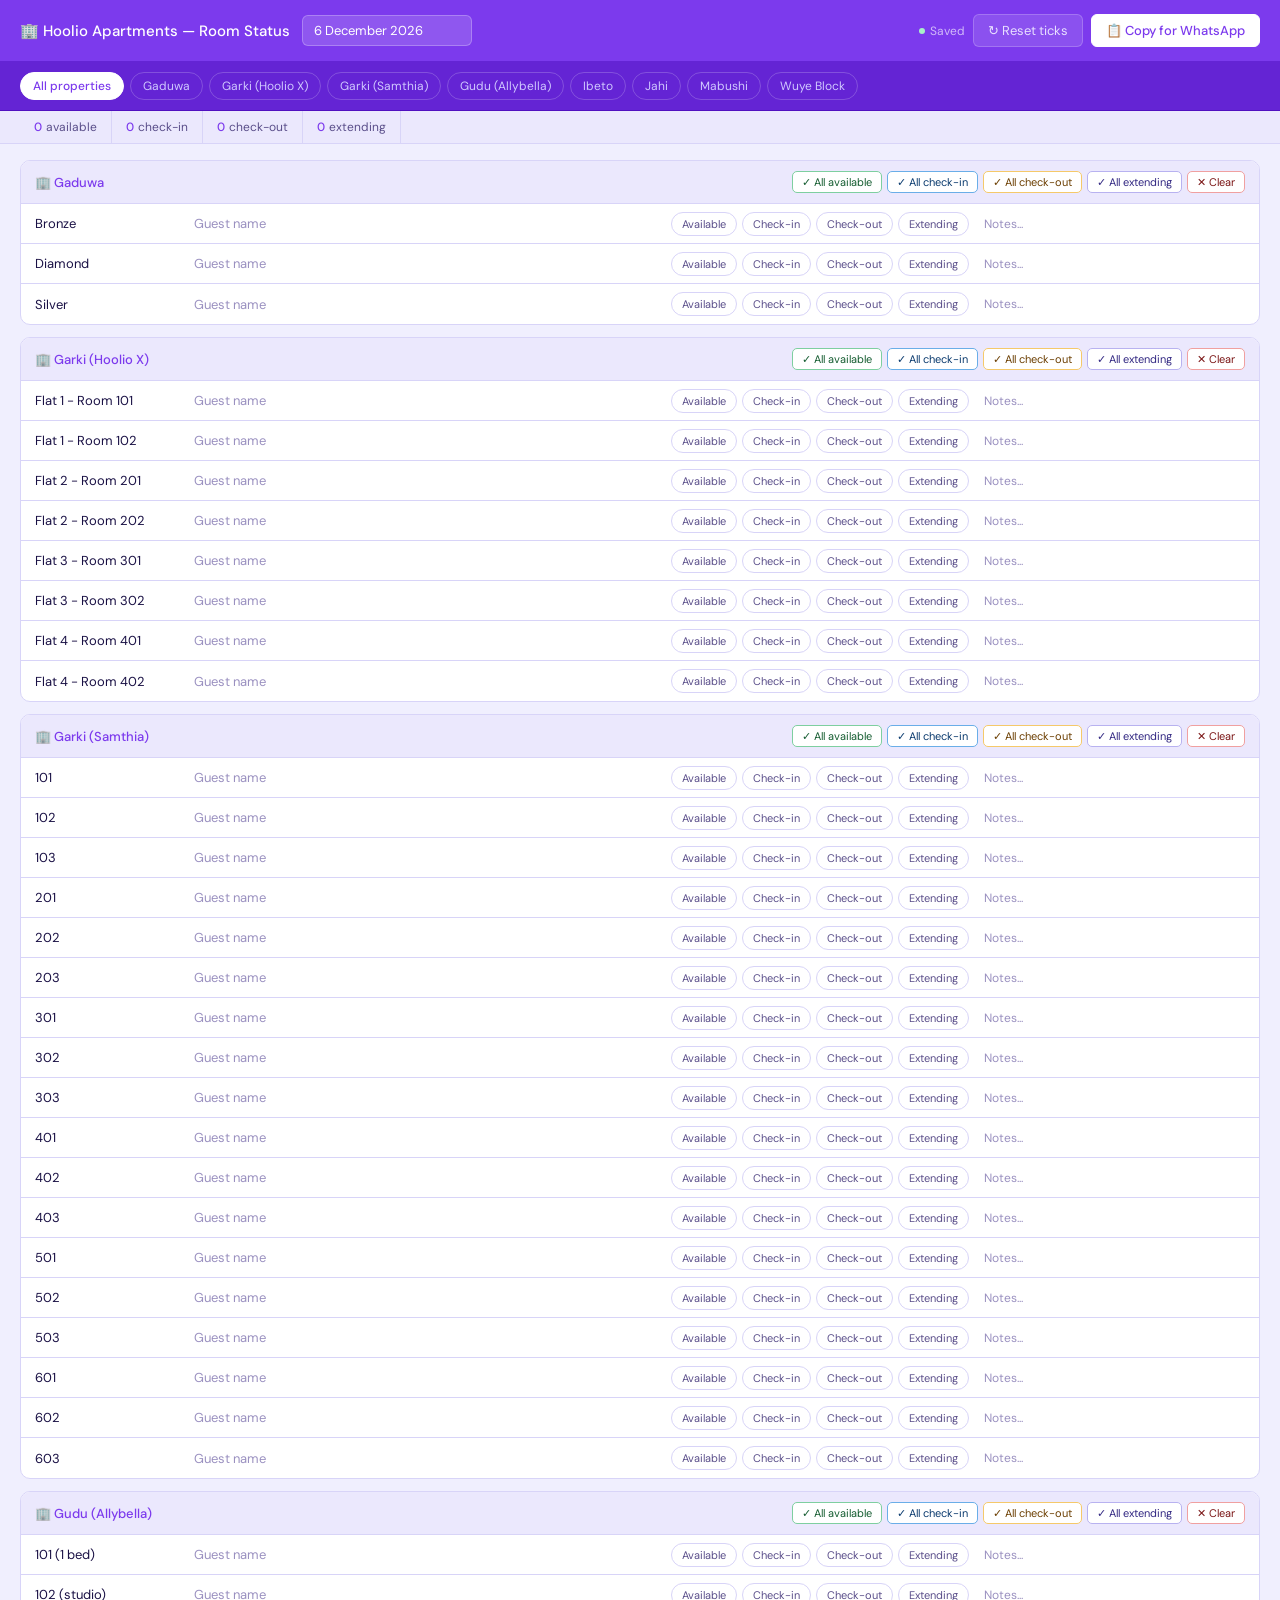
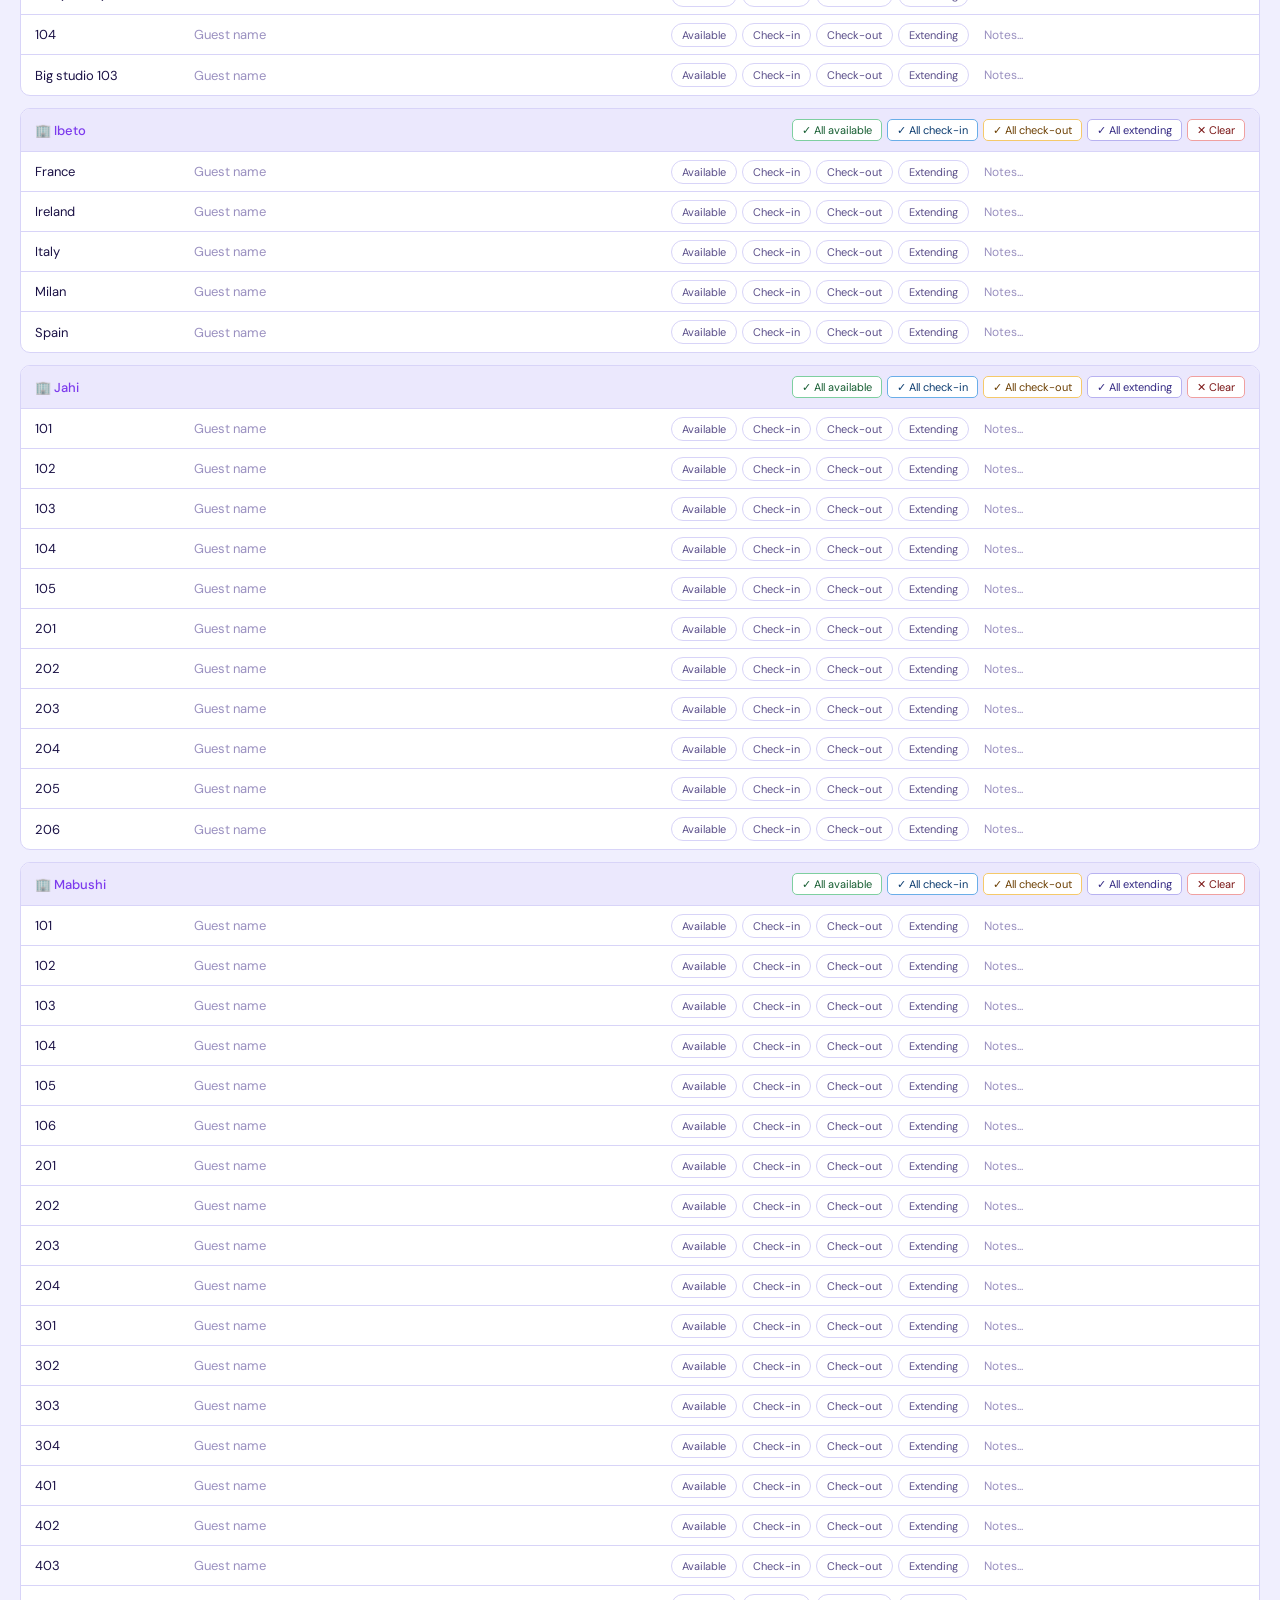
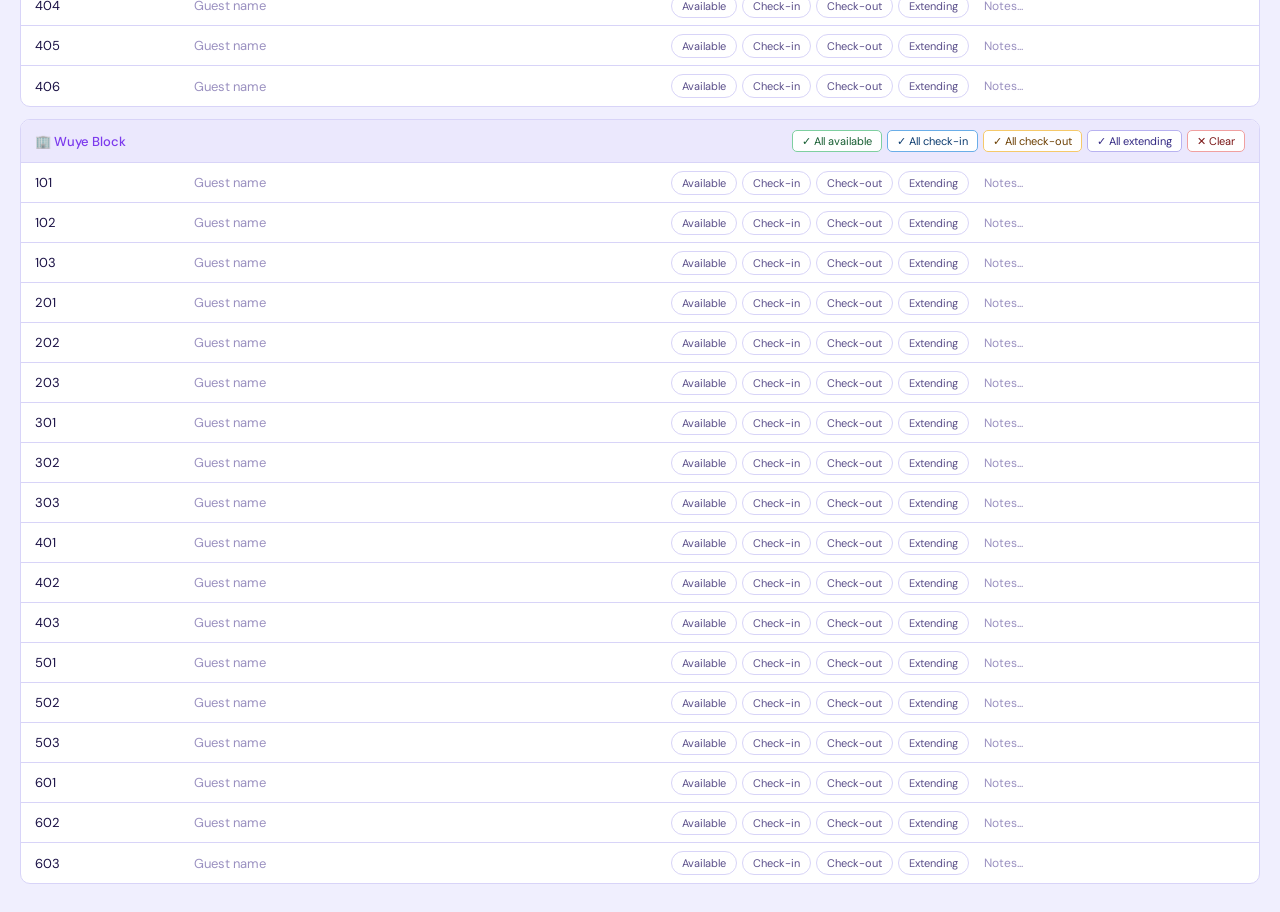
==== room_checklist..Main.html @ b8e28b52 "Initial room checklist" ====
<!DOCTYPE html>
<html lang="en">
<head>
<meta charset="UTF-8">
<meta name="viewport" content="width=device-width, initial-scale=1.0">
<meta name="apple-mobile-web-app-capable" content="yes">
<meta name="apple-mobile-web-app-status-bar-style" content="default">
<meta name="apple-mobile-web-app-title" content="Hoolio Apartments">
<title>Hoolio Apartments — Room Status</title>
<link rel="preconnect" href="https://fonts.googleapis.com">
<link href="https://fonts.googleapis.com/css2?family=DM+Sans:wght@400;500&family=DM+Mono&display=swap" rel="stylesheet">
<style>
  *, *::before, *::after { box-sizing: border-box; margin: 0; padding: 0; }

  :root {
    --bg: #f0effe;
    --surface: #ffffff;
    --border: #d8d4f8;
    --border-strong: #b0a8f0;
    --text: #1a1145;
    --text-muted: #5a4e8a;
    --text-faint: #9a90c0;
    --green-bg: #e4f5ec; --green-border: #7ecfa0; --green-text: #145c30;
    --blue-bg: #dceeff; --blue-border: #6aaee8; --blue-text: #0a3a6e;
    --amber-bg: #fdf0d8; --amber-border: #f5c96a; --amber-text: #6b3e00;
    --purple-bg: #eeedfe; --purple-border: #b8b2f0; --purple-text: #322882;
    --red-bg: #fdeaea; --red-border: #f0a0a0; --red-text: #7a1515;
    --primary: #7c3aed;
    --primary-dark: #6424d4;
    --primary-light: #8b5cf6;
    --radius: 10px; --radius-sm: 6px;
  }

  body {
    font-family: 'DM Sans', sans-serif;
    background: var(--bg);
    color: var(--text);
    font-size: 14px;
    min-height: 100vh;
  }

  header {
    background: var(--primary);
    border-bottom: 1px solid var(--primary-dark);
    padding: 14px 20px;
    display: flex;
    align-items: center;
    justify-content: space-between;
    gap: 12px;
    flex-wrap: wrap;
    position: sticky;
    top: 0;
    z-index: 100;
  }

  .header-left { display: flex; align-items: center; gap: 12px; flex-wrap: wrap; }
  .app-title { font-size: 15px; font-weight: 500; color: #ffffff; }
  .date-input {
    font-family: 'DM Sans', sans-serif;
    font-size: 13px;
    padding: 6px 11px;
    border-radius: var(--radius-sm);
    border: 1px solid rgba(255,255,255,0.25);
    background: rgba(255,255,255,0.15);
    color: #ffffff;
    width: 170px;
  }
  .date-input::placeholder { color: rgba(255,255,255,0.55); }
  .date-input:focus { outline: none; border-color: rgba(255,255,255,0.5); }

  .header-right { display: flex; gap: 8px; align-items: center; }

  button {
    font-family: 'DM Sans', sans-serif;
    cursor: pointer;
    border-radius: var(--radius-sm);
    font-size: 13px;
    padding: 7px 14px;
    border: 1px solid var(--border);
    background: var(--surface);
    color: var(--text);
    transition: background 0.12s;
  }
  button:hover { background: var(--bg); }

  .btn-copy { background: #ffffff; border-color: #ffffff; color: var(--primary); font-weight: 500; }
  .btn-copy:hover { background: #f0effe; }
  .btn-reset { background: rgba(255,255,255,0.12); border-color: rgba(255,255,255,0.2); color: #e8e0ff; }
  .btn-reset:hover { background: rgba(255,255,255,0.22); }

  .save-indicator {
    font-size: 12px;
    color: rgba(255,255,255,0.65);
    display: flex;
    align-items: center;
    gap: 5px;
  }
  .save-dot { width: 6px; height: 6px; border-radius: 50%; background: #a8f0c8; }

  .filter-bar {
    display: flex;
    gap: 6px;
    padding: 10px 20px;
    overflow-x: auto;
    background: var(--primary-dark);
    border-bottom: 1px solid #5010c0;
    -webkit-overflow-scrolling: touch;
  }
  .filter-bar::-webkit-scrollbar { display: none; }

  .pf-btn {
    font-size: 12px;
    padding: 5px 12px;
    border-radius: 20px;
    border: 1px solid rgba(255,255,255,0.2);
    background: transparent;
    color: #d0c8ff;
    white-space: nowrap;
  }
  .pf-btn.active {
    background: #ffffff;
    border-color: #ffffff;
    color: var(--primary);
    font-weight: 500;
  }
  .pf-btn:hover { background: rgba(255,255,255,0.15); color: #fff; }

  .stats-bar {
    display: flex;
    gap: 0;
    padding: 0 20px;
    border-bottom: 1px solid var(--border);
    background: #ebe8fd;
    overflow-x: auto;
  }
  .stat-pill {
    font-size: 12px;
    padding: 8px 14px;
    color: var(--text-muted);
    border-right: 1px solid var(--border);
    white-space: nowrap;
  }
  .stat-pill span { font-weight: 500; color: var(--primary); margin-right: 4px; }

  .main { padding: 16px 20px; max-width: 100%; }

  .prop-block {
    background: var(--surface);
    border: 1px solid var(--border);
    border-radius: var(--radius);
    margin-bottom: 12px;
    overflow: hidden;
  }

  .prop-header {
    display: flex;
    align-items: center;
    justify-content: space-between;
    padding: 10px 14px;
    border-bottom: 1px solid var(--border);
    background: #ebe8fd;
    gap: 8px;
  }
  .prop-name { font-size: 13px; font-weight: 500; color: var(--primary); }
  .prop-actions { display: flex; gap: 5px; flex-wrap: wrap; }
  .mini-btn {
    font-size: 11px;
    padding: 3px 9px;
    border-radius: 5px;
    border: 1px solid var(--border);
    background: var(--surface);
    color: var(--text-muted);
  }
  .mini-btn:hover { background: var(--border); }
  .mini-btn.mb-avail { border-color: var(--green-border); color: var(--green-text); }
  .mini-btn.mb-avail:hover { background: var(--green-bg); }
  .mini-btn.mb-cin   { border-color: var(--blue-border);  color: var(--blue-text); }
  .mini-btn.mb-cin:hover   { background: var(--blue-bg); }
  .mini-btn.mb-cout  { border-color: var(--amber-border); color: var(--amber-text); }
  .mini-btn.mb-cout:hover  { background: var(--amber-bg); }
  .mini-btn.mb-ext   { border-color: var(--purple-border); color: var(--purple-text); }
  .mini-btn.mb-ext:hover   { background: var(--purple-bg); }
  .mini-btn.mb-clear { border-color: var(--red-border); color: var(--red-text); }
  .mini-btn.mb-clear:hover { background: var(--red-bg); }

  .unit-row {
    display: grid;
    grid-template-columns: 150px 1fr auto auto auto auto 140px;
    align-items: center;
    gap: 0;
    border-bottom: 1px solid var(--border);
    padding: 5px 14px;
    min-height: 40px;
  }
  .unit-row:last-child { border-bottom: none; }
  .unit-row:hover { background: #f5f2ff; }

  .unit-label { font-size: 13px; color: var(--text); padding-right: 8px; }

  .guest-input {
    font-family: 'DM Sans', sans-serif;
    font-size: 13px;
    padding: 4px 8px;
    border: 1px solid transparent;
    border-radius: var(--radius-sm);
    background: transparent;
    color: var(--text);
    width: 100%;
  }
  .guest-input:focus { border-color: var(--border-strong); background: var(--surface); outline: none; }
  .guest-input::placeholder { color: var(--text-faint); }

  .chips { display: flex; gap: 5px; padding: 0 6px; }

  .chip {
    font-size: 11px;
    padding: 4px 10px;
    border-radius: 20px;
    border: 1px solid var(--border);
    background: transparent;
    color: var(--text-muted);
    cursor: pointer;
    white-space: nowrap;
    transition: all 0.1s;
    font-family: 'DM Sans', sans-serif;
  }
  .chip:hover { border-color: var(--border-strong); }
  .chip.on-avail { background: var(--green-bg); border-color: var(--green-border); color: var(--green-text); font-weight: 500; }
  .chip.on-cin   { background: var(--blue-bg);   border-color: var(--blue-border);   color: var(--blue-text);   font-weight: 500; }
  .chip.on-cout  { background: var(--amber-bg);  border-color: var(--amber-border);  color: var(--amber-text);  font-weight: 500; }
  .chip.on-ext   { background: var(--purple-bg); border-color: var(--purple-border); color: var(--purple-text); font-weight: 500; }

  .notes-input {
    font-family: 'DM Sans', sans-serif;
    font-size: 12px;
    padding: 4px 8px;
    border: 1px solid transparent;
    border-radius: var(--radius-sm);
    background: transparent;
    color: var(--text-muted);
    width: 100%;
  }
  .notes-input:focus { border-color: var(--border-strong); background: var(--surface); outline: none; color: var(--text); }
  .notes-input::placeholder { color: var(--text-faint); }

  /* Mobile layout */
  @media (max-width: 640px) {
    .unit-row {
      grid-template-columns: 1fr;
      gap: 6px;
      padding: 10px 14px;
    }
    .chips { padding: 0; flex-wrap: wrap; }
    .guest-input, .notes-input { background: var(--bg); border-color: var(--border); }
  }

  /* Preview panel */
  .preview-panel {
    background: var(--surface);
    border: 1px solid var(--border);
    border-radius: var(--radius);
    margin: 0 20px 16px;
    overflow: hidden;
    display: none;
  }
  .preview-header {
    display: flex;
    align-items: center;
    justify-content: space-between;
    padding: 10px 14px;
    border-bottom: 1px solid var(--border);
    background: var(--primary);
  }
  .preview-header span { font-size: 13px; font-weight: 500; color: #ffffff; }
  .preview-body {
    padding: 14px;
    font-family: 'DM Mono', monospace;
    font-size: 12px;
    line-height: 1.7;
    white-space: pre-wrap;
    color: var(--text);
    max-height: 400px;
    overflow-y: auto;
  }
  .preview-footer {
    padding: 10px 14px;
    border-top: 1px solid var(--border);
    display: flex;
    align-items: center;
    gap: 10px;
  }
  .copied-msg { font-size: 12px; color: var(--primary); display: none; }
</style>
</head>
<body>

<header>
  <div class="header-left">
    <span class="app-title">&#127970; Hoolio Apartments &mdash; Room Status</span>
    <input type="text" class="date-input" id="rep-date" placeholder="Date e.g. 3 June 2026">
  </div>
  <div class="header-right">
    <div class="save-indicator"><div class="save-dot"></div><span id="save-label">Saved</span></div>
    <button class="btn-reset" onclick="resetAll()">&#8635; Reset ticks</button>
    <button class="btn-copy" onclick="generatePreview()">&#128203; Copy for WhatsApp</button>
  </div>
</header>

<div class="filter-bar" id="filter-bar"></div>

<div class="stats-bar" id="stats-bar"></div>

<div class="main" id="main"></div>

<div class="preview-panel" id="preview-panel">
  <div class="preview-header">
    <span>&#128241; WhatsApp message preview</span>
    <button onclick="document.getElementById('preview-panel').style.display='none'" style="background:transparent;border:none;font-size:18px;color:#ffffff;padding:0;cursor:pointer">&#215;</button>
  </div>
  <div class="preview-body" id="preview-body"></div>
  <div class="preview-footer">
    <button class="btn-copy" onclick="copyText()" style="background:var(--primary);border-color:var(--primary-dark);color:#fff;">&#128203; Copy to clipboard</button>
    <span class="copied-msg" id="copied-msg">&#10003; Copied to clipboard!</span>
  </div>
</div>

<script>
const PROPS = [
  {key:"gaduwa", name:"Gaduwa", units:["Bronze","Diamond","Silver"]},

  {key:"garki_hoolio", name:"Garki (Hoolio X)", units:[
    "Flat 1 - Room 101","Flat 1 - Room 102",
    "Flat 2 - Room 201","Flat 2 - Room 202",
    "Flat 3 - Room 301","Flat 3 - Room 302",
    "Flat 4 - Room 401","Flat 4 - Room 402"
  ]},
  {key:"garki_samthia", name:"Garki (Samthia)", units:[
    "101","102","103","201","202","203","301","302","303",
    "401","402","403","501","502","503","601","602","603"
  ]},
  {key:"gudu", name:"Gudu (Allybella)", units:[
    "101 (1 bed)","102 (studio)","104","Big studio 103"
  ]},
  {key:"ibeto", name:"Ibeto", units:["France","Ireland","Italy","Milan","Spain"]},
  {key:"jahi", name:"Jahi", units:[
    "101","102","103","104","105",
    "201","202","203","204","205","206"
  ]},
  {key:"mabushi", name:"Mabushi", units:[
    "101","102","103","104","105","106",
    "201","202","203","204",
    "301","302","303","304",
    "401","402","403","404","405","406"
  ]},
  {key:"wuye", name:"Wuye Block", units:[
    "101","102","103","201","202","203","301","302","303",
    "401","402","403","501","502","503","601","602","603"
  ]},
];

const STORAGE_KEY = "room_checklist_v1";
let state = {};
let activeFilter = "all";

function defaultState() {
  const s = {};
  PROPS.forEach(p => p.units.forEach(u => {
    s[p.key+"||"+u] = {guest:"", avail:false, cin:false, cout:false, ext:false, notes:""};
  }));
  return s;
}

function loadState() {
  try {
    const saved = localStorage.getItem(STORAGE_KEY);
    if (saved) {
      const parsed = JSON.parse(saved);
      state = defaultState();
      Object.keys(parsed.state||{}).forEach(k => { if(state[k]) state[k] = {...state[k], ...parsed.state[k]}; });
      // Do NOT restore saved date — always use today's date (handled after load)
    } else {
      state = defaultState();
    }
  } catch(e) { state = defaultState(); }
}

function saveState() {
  try {
    localStorage.setItem(STORAGE_KEY, JSON.stringify({
      state
    }));
    document.getElementById("save-label").textContent = "Saved " + new Date().toLocaleTimeString([],{hour:'2-digit',minute:'2-digit'});
  } catch(e) {}
}

function toggle(key, field) {
  const s = state[key]; if(!s) return;
  s[field] = !s[field];
  saveState();
  renderMain();
  updateStats();
}

function setGuest(key, val) { if(state[key]) { state[key].guest=val; saveState(); updateStats(); } }
function setNotes(key, val) { if(state[key]) { state[key].notes=val; saveState(); } }

function tickAll(propKey, field) {
  const p = PROPS.find(x=>x.key===propKey); if(!p) return;
  p.units.forEach(u => {
    const s = state[propKey+"||"+u];
    s.avail=false; s.cin=false; s.cout=false; s.ext=false; s[field]=true;
  });
  saveState(); renderMain(); updateStats();
}

function clearProp(propKey) {
  const p = PROPS.find(x=>x.key===propKey); if(!p) return;
  p.units.forEach(u => {
    const s = state[propKey+"||"+u];
    s.avail=false; s.cin=false; s.cout=false; s.ext=false; s.guest=""; s.notes="";
  });
  saveState(); renderMain(); updateStats();
}

function resetAll() {
  if(!confirm("Reset everything? All ticks, guest names and notes will be cleared.")) return;
  Object.values(state).forEach(s=>{ s.avail=false; s.cin=false; s.cout=false; s.ext=false; s.guest=""; s.notes=""; });
  saveState(); renderMain(); updateStats();
  document.getElementById("preview-panel").style.display="none";
}

function chipClass(field) {
  return {avail:"on-avail",cin:"on-cin",cout:"on-cout",ext:"on-ext"}[field]||"";
}

function buildUnitRow(p, u) {
  const key = p.key+"||"+u;
  const s = state[key];
  const ac = s.avail ? " on-avail":"";
  const cc = s.cin   ? " on-cin":"";
  const oc = s.cout  ? " on-cout":"";
  const ec = s.ext   ? " on-ext":"";
  return `<div class="unit-row">
    <span class="unit-label">${u}</span>
    <input class="guest-input" type="text" placeholder="Guest name" value="${s.guest.replace(/"/g,'&quot;')}"
      onchange="setGuest('${key}',this.value)">
    <div class="chips">
      <button class="chip${ac}" onclick="toggle('${key}','avail')">Available</button>
      <button class="chip${cc}" onclick="toggle('${key}','cin')">Check-in</button>
      <button class="chip${oc}" onclick="toggle('${key}','cout')">Check-out</button>
      <button class="chip${ec}" onclick="toggle('${key}','ext')">Extending</button>
    </div>
    <input class="notes-input" type="text" placeholder="Notes..." value="${s.notes.replace(/"/g,'&quot;')}"
      onchange="setNotes('${key}',this.value)" style="width:130px">
  </div>`;
}

function renderMain() {
  const props = activeFilter==="all" ? PROPS : PROPS.filter(p=>p.key===activeFilter);
  document.getElementById("main").innerHTML = props.map(p => `
    <div class="prop-block">
      <div class="prop-header">
        <span class="prop-name">&#127970; ${p.name}</span>
        <div class="prop-actions">
          <button class="mini-btn mb-avail" onclick="tickAll('${p.key}','avail')">✓ All available</button>
          <button class="mini-btn mb-cin"   onclick="tickAll('${p.key}','cin')">✓ All check-in</button>
          <button class="mini-btn mb-cout"  onclick="tickAll('${p.key}','cout')">✓ All check-out</button>
          <button class="mini-btn mb-ext"   onclick="tickAll('${p.key}','ext')">✓ All extending</button>
          <button class="mini-btn mb-clear" onclick="clearProp('${p.key}')">✕ Clear</button>
        </div>
      </div>
      ${p.units.map(u=>buildUnitRow(p,u)).join("")}
    </div>
  `).join("");
}

function renderFilterBar() {
  const btns = [`<button class="pf-btn active" onclick="setFilter('all',this)">All properties</button>`];
  PROPS.forEach(p => btns.push(`<button class="pf-btn" onclick="setFilter('${p.key}',this)">${p.name}</button>`));
  document.getElementById("filter-bar").innerHTML = btns.join("");
}

function setFilter(key, btn) {
  activeFilter = key;
  document.querySelectorAll(".pf-btn").forEach(b=>b.classList.remove("active"));
  btn.classList.add("active");
  renderMain();
}

function updateStats() {
  const vals = Object.values(state);
  const a=vals.filter(s=>s.avail).length;
  const ci=vals.filter(s=>s.cin).length;
  const co=vals.filter(s=>s.cout).length;
  const ex=vals.filter(s=>s.ext).length;
  document.getElementById("stats-bar").innerHTML = `
    <div class="stat-pill"><span>${a}</span>available</div>
    <div class="stat-pill"><span>${ci}</span>check-in</div>
    <div class="stat-pill"><span>${co}</span>check-out</div>
    <div class="stat-pill"><span>${ex}</span>extending</div>
  `;
}

function generatePreview() {
  const date = document.getElementById("rep-date").value ||
    new Date().toLocaleDateString("en-GB",{day:"numeric",month:"long",year:"numeric"});
  let lines = ["*HOOLIO APARTMENTS — ROOM STATUS REPORT*", "Date: "+date];

  PROPS.forEach(p => {
    const avail=[], cin=[], cout=[], ext=[];
    p.units.forEach(u => {
      const s = state[p.key+"||"+u];
      const label = u + (s.guest?" — "+s.guest:"") + (s.notes?" ("+s.notes+")":"");
      if(s.avail) avail.push(label);
      if(s.cin)   cin.push(label);
      if(s.cout)  cout.push(label);
      if(s.ext)   ext.push(label);
    });
    if(!avail.length && !cin.length && !cout.length && !ext.length) return;
    lines.push("", "📍 *"+p.name+"*");
    if(avail.length){ lines.push("🟢 Available"); avail.forEach(x=>lines.push("  • "+x)); }
    if(cin.length)  { lines.push("🔵 Check-in");  cin.forEach(x=>lines.push("  • "+x)); }
    if(cout.length) { lines.push("🟡 Check-out"); cout.forEach(x=>lines.push("  • "+x)); }
    if(ext.length)  { lines.push("🟣 Extending"); ext.forEach(x=>lines.push("  • "+x)); }
  });

  document.getElementById("preview-body").textContent = lines.join("\n");
  const panel = document.getElementById("preview-panel");
  panel.style.display = "block";
  panel.scrollIntoView({behavior:"smooth", block:"start"});
  document.getElementById("copied-msg").style.display="none";
}

function copyText() {
  const text = document.getElementById("preview-body").textContent;
  navigator.clipboard.writeText(text).then(() => {
    const m = document.getElementById("copied-msg");
    m.style.display="inline";
    setTimeout(()=>m.style.display="none", 3000);
  });
}

document.getElementById("rep-date").addEventListener("change", saveState);
document.getElementById("rep-date").addEventListener("input", saveState);

loadState();
// Always show today's date when the app is opened
document.getElementById("rep-date").value =
  new Date().toLocaleDateString("en-GB",{day:"numeric",month:"long",year:"numeric"});
renderFilterBar();
renderMain();
updateStats();
</script>
</body>
</html>
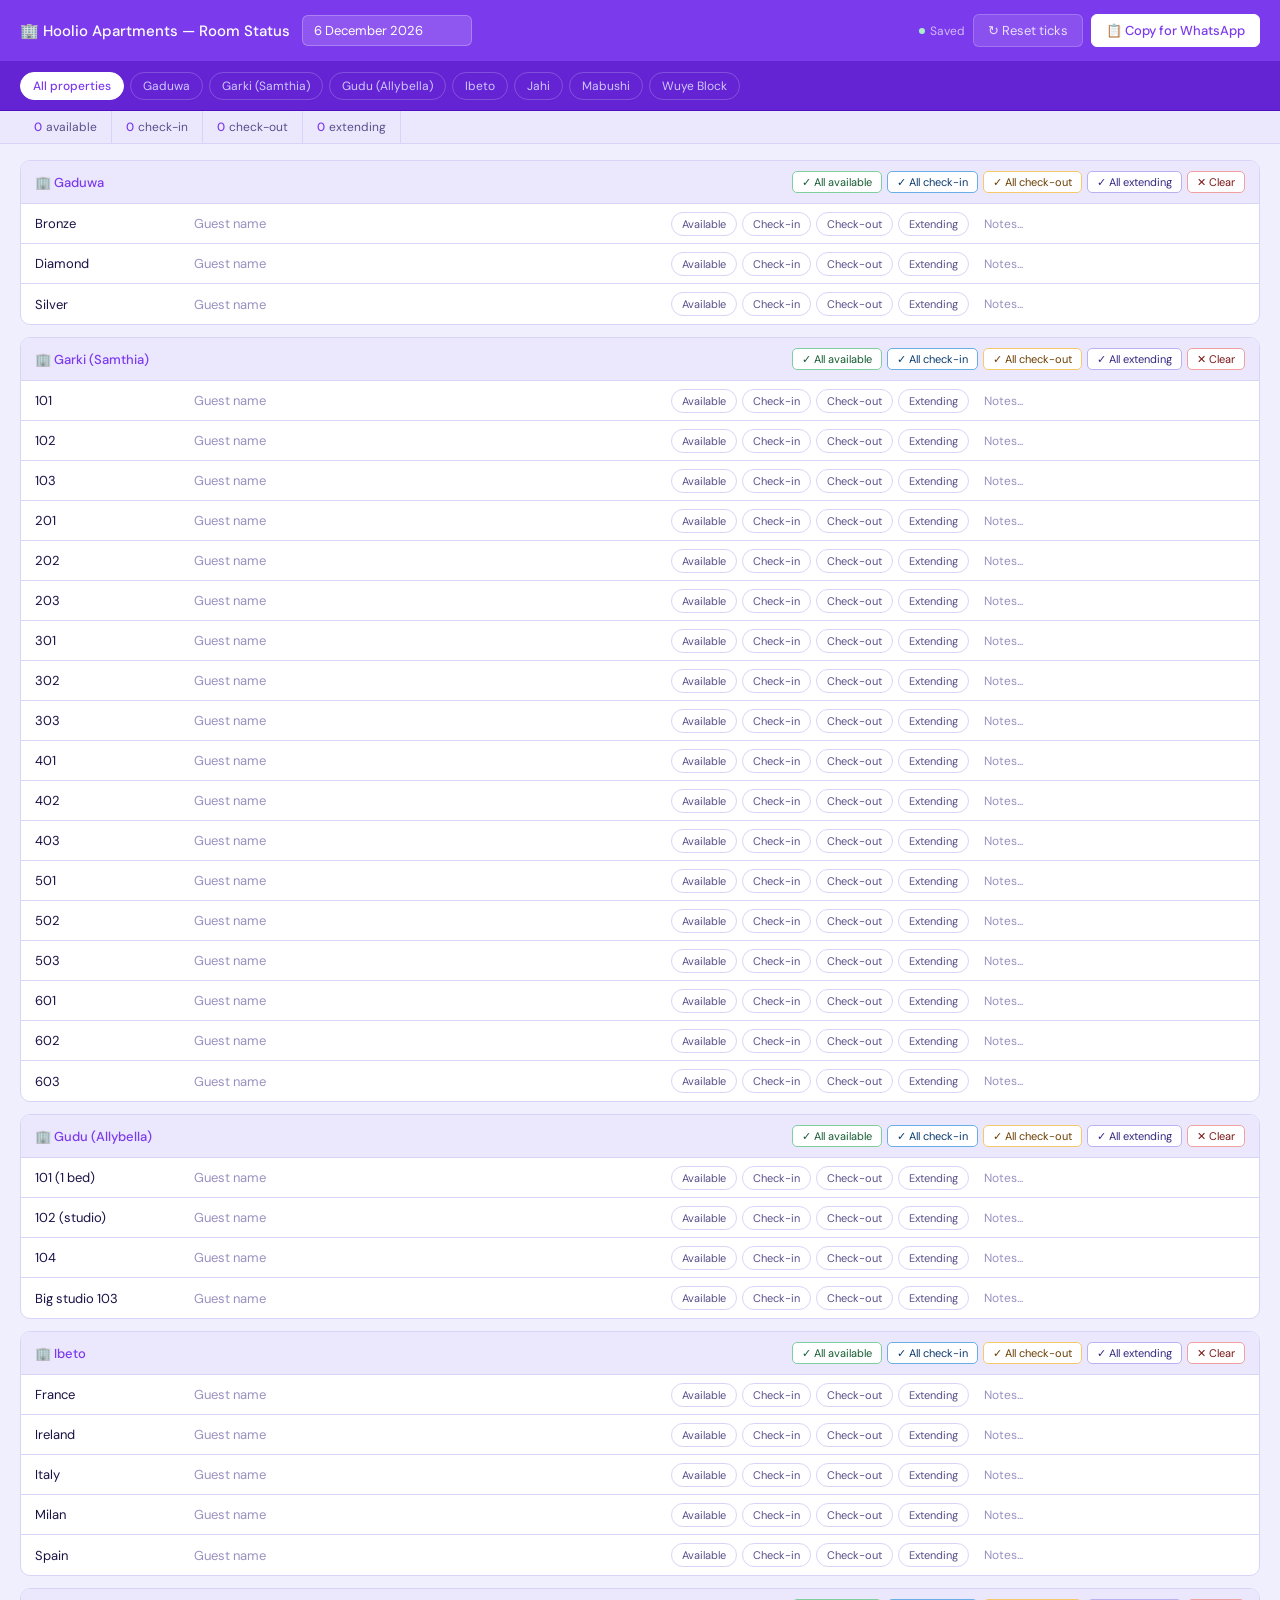
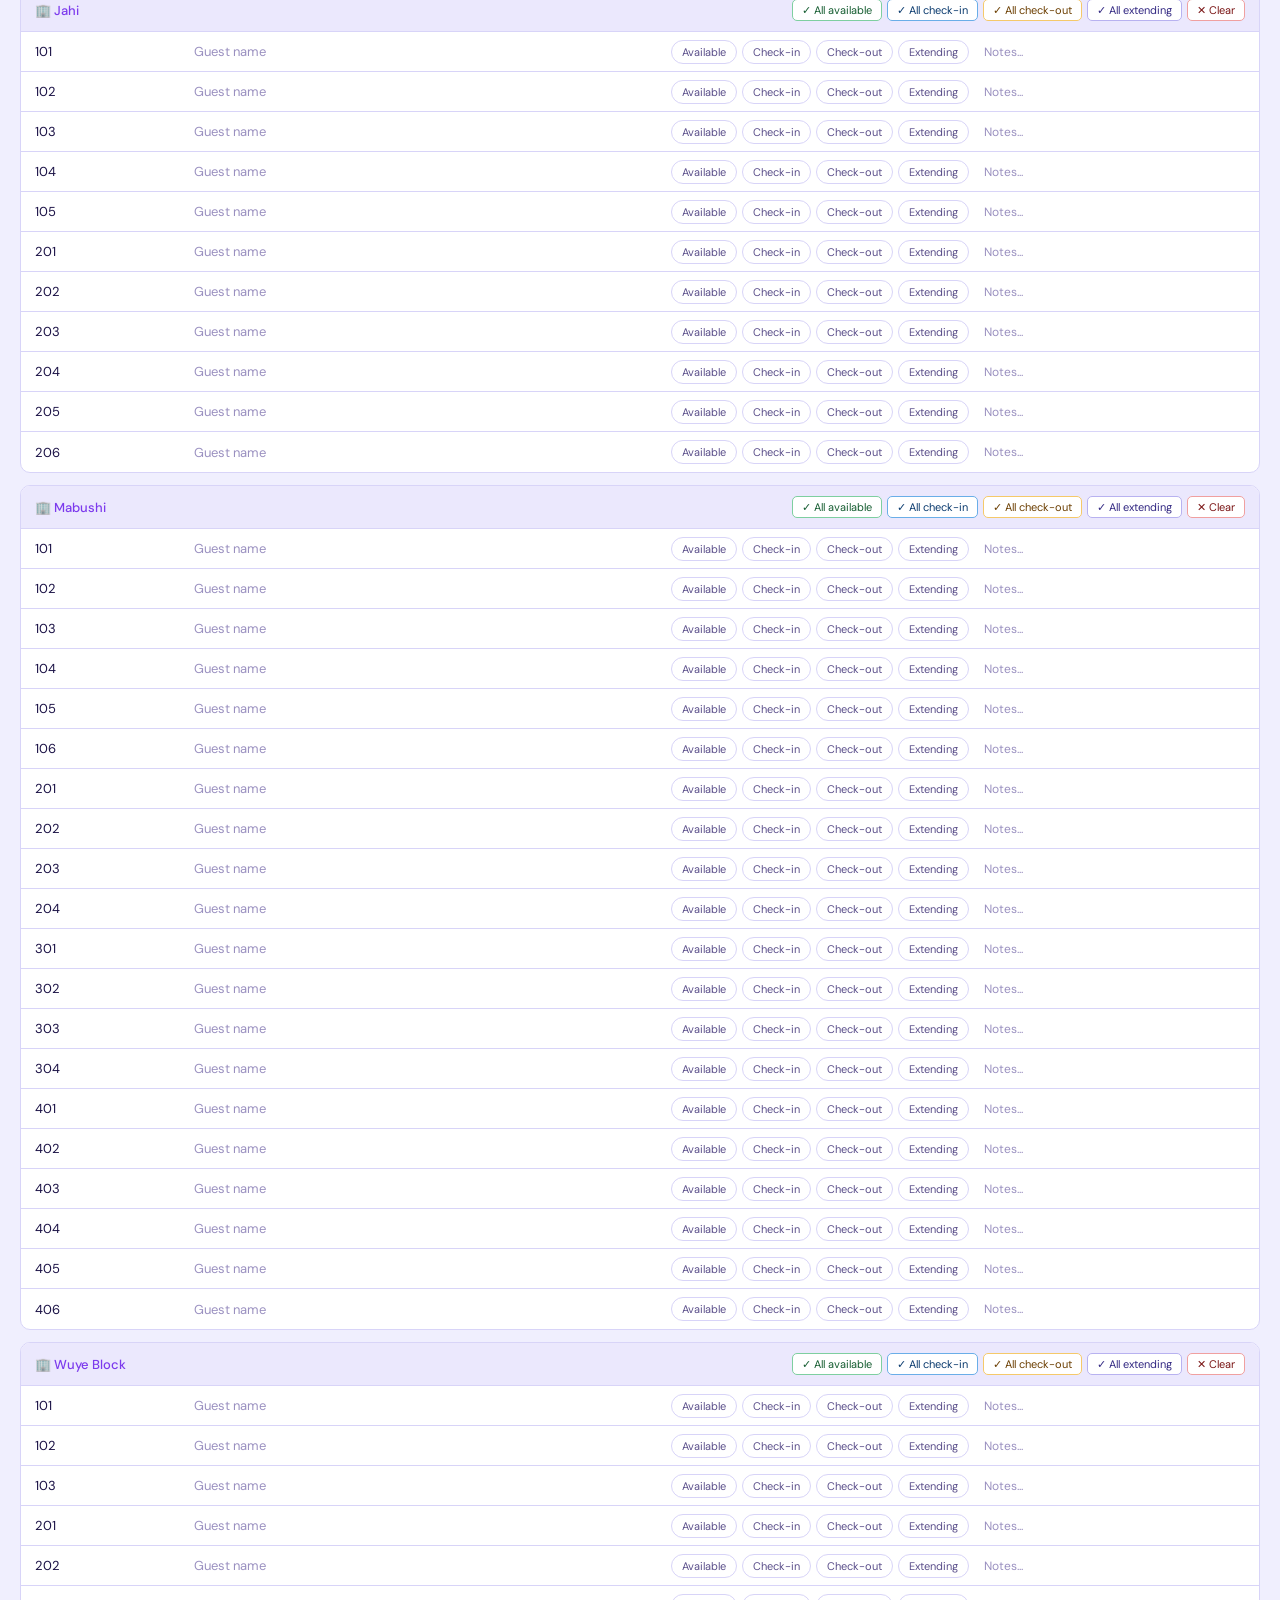
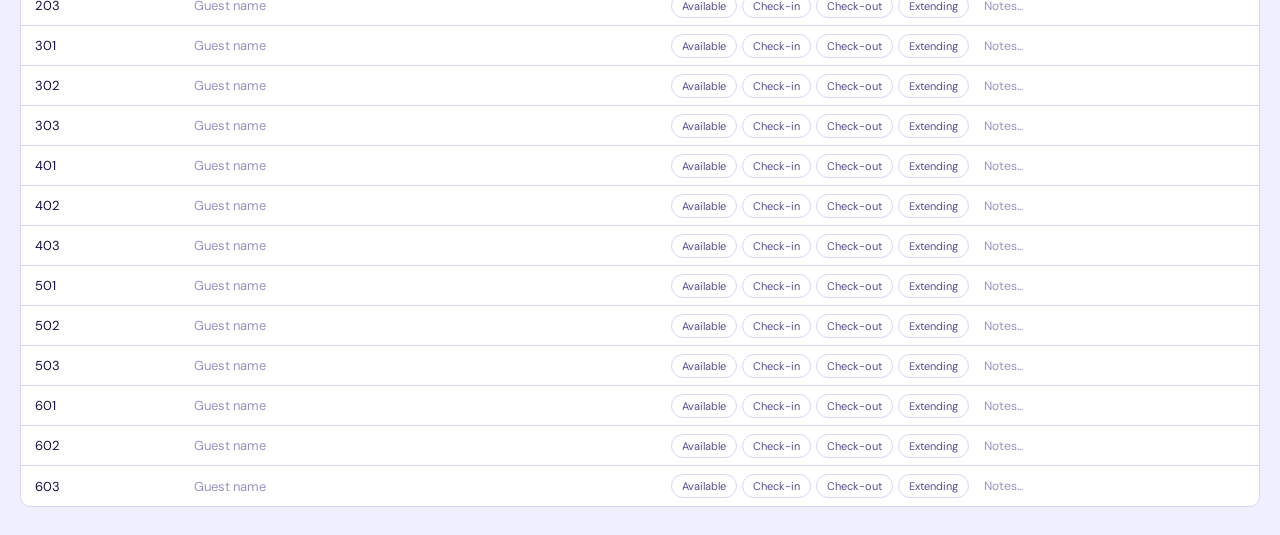
==== commit b58cb466: "Remove Hoolio X and add full PWA support with offline caching" ====
--- a/room_checklist..Main.html
+++ b/room_checklist..Main.html
@@ -328,12 +328,6 @@
 const PROPS = [
   {key:"gaduwa", name:"Gaduwa", units:["Bronze","Diamond","Silver"]},
 
-  {key:"garki_hoolio", name:"Garki (Hoolio X)", units:[
-    "Flat 1 - Room 101","Flat 1 - Room 102",
-    "Flat 2 - Room 201","Flat 2 - Room 202",
-    "Flat 3 - Room 301","Flat 3 - Room 302",
-    "Flat 4 - Room 401","Flat 4 - Room 402"
-  ]},
   {key:"garki_samthia", name:"Garki (Samthia)", units:[
     "101","102","103","201","202","203","301","302","303",
     "401","402","403","501","502","503","601","602","603"
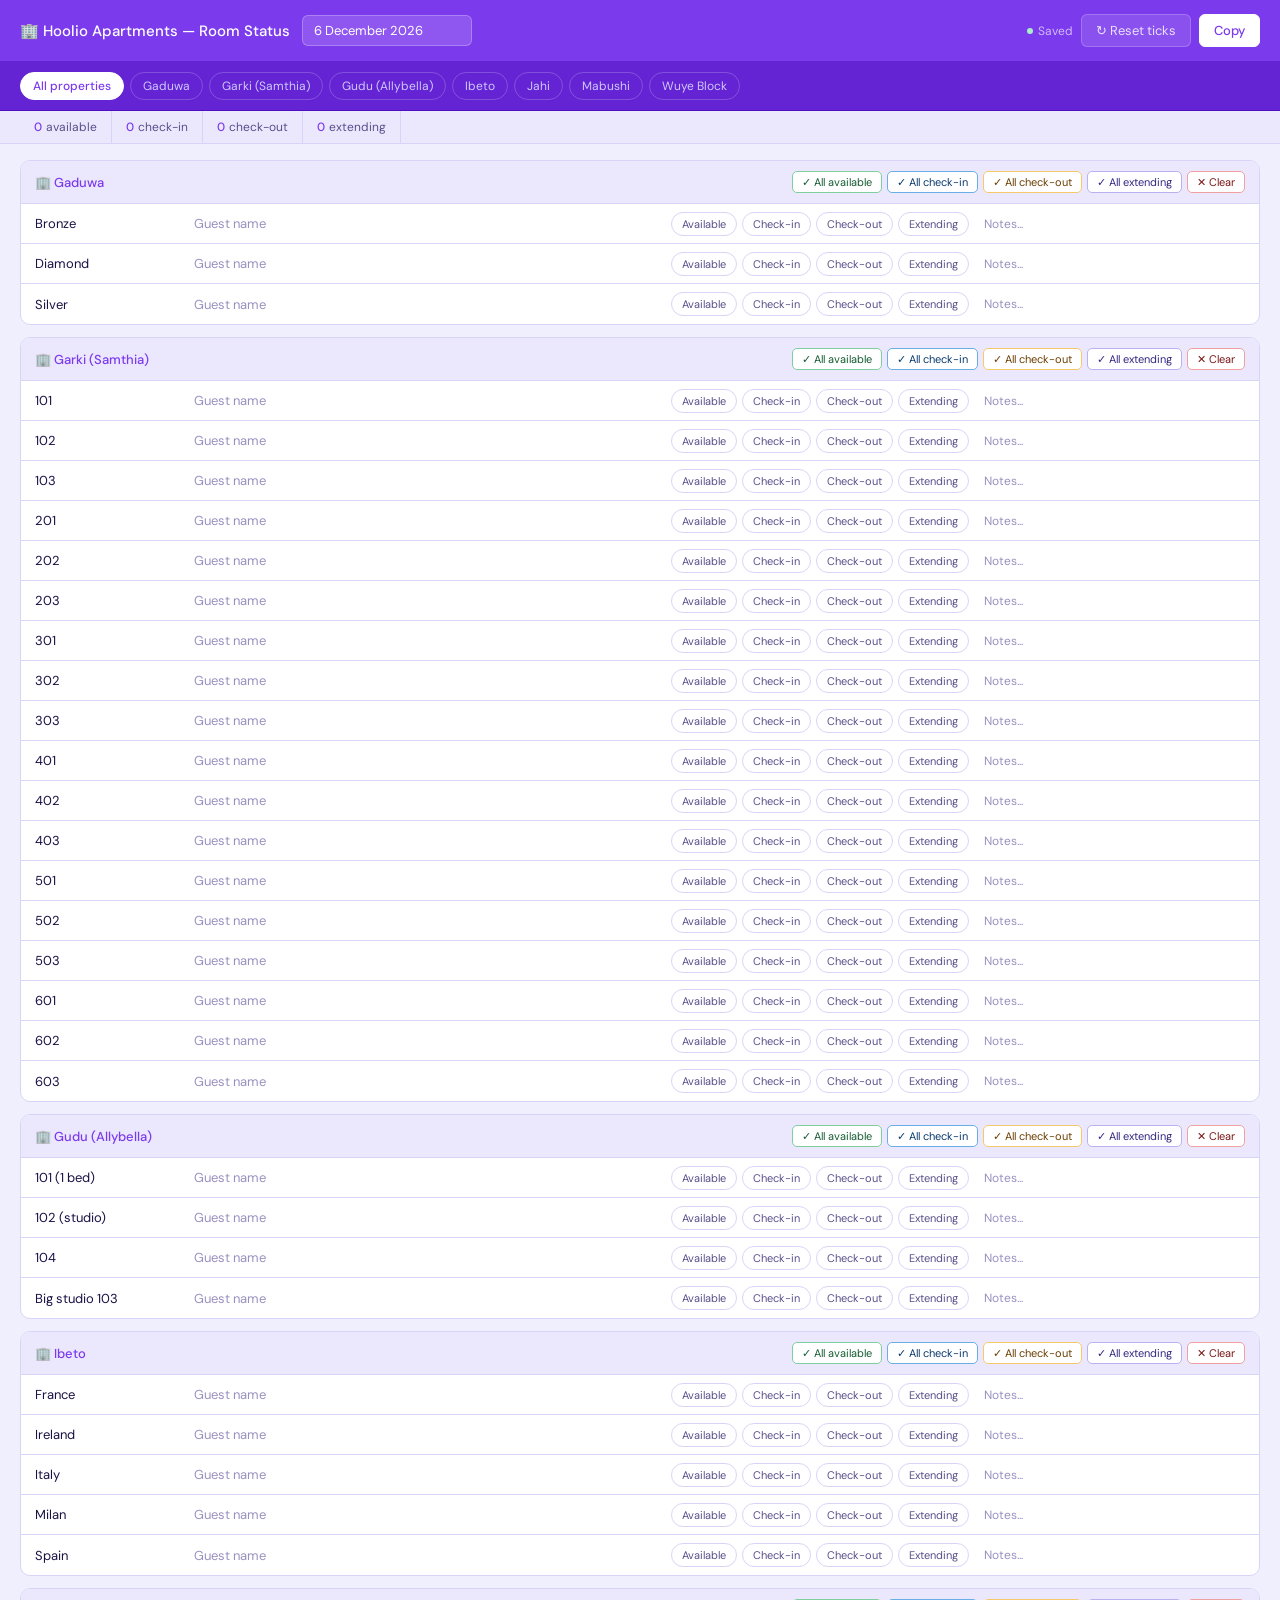
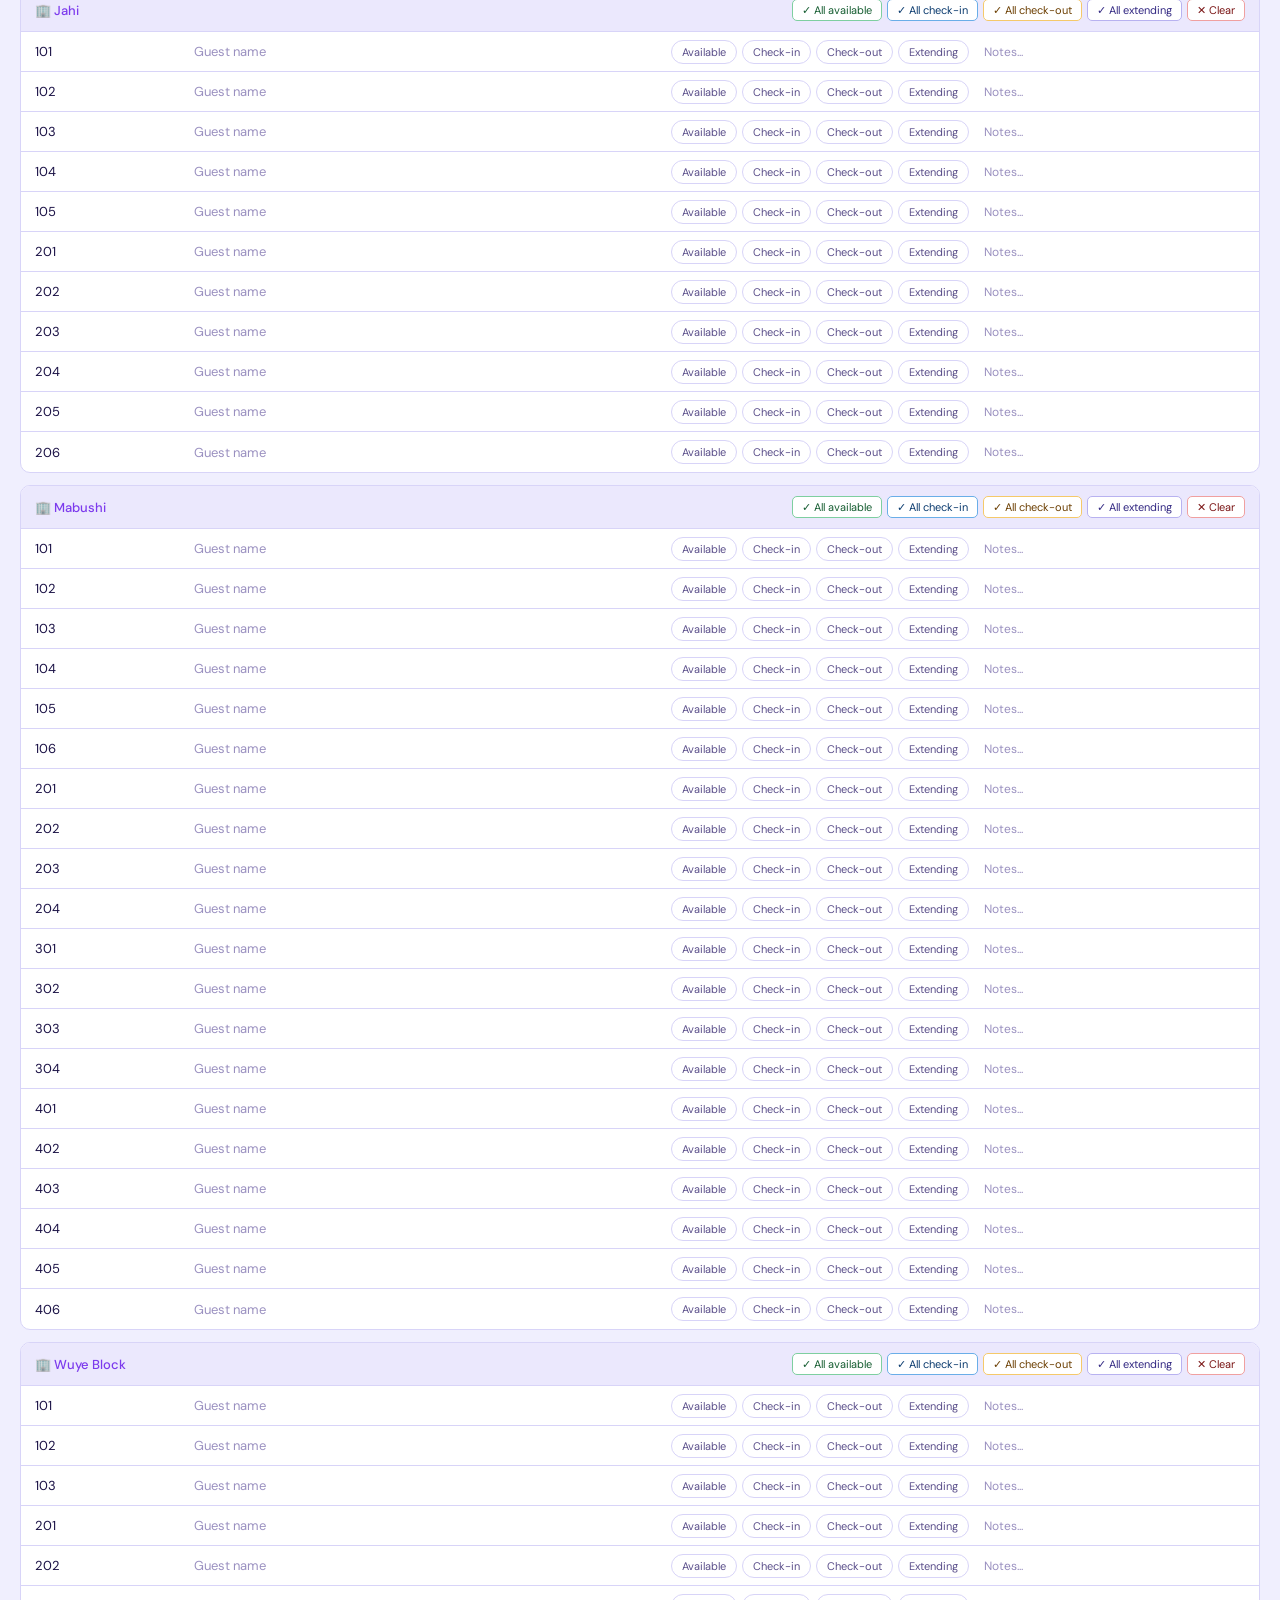
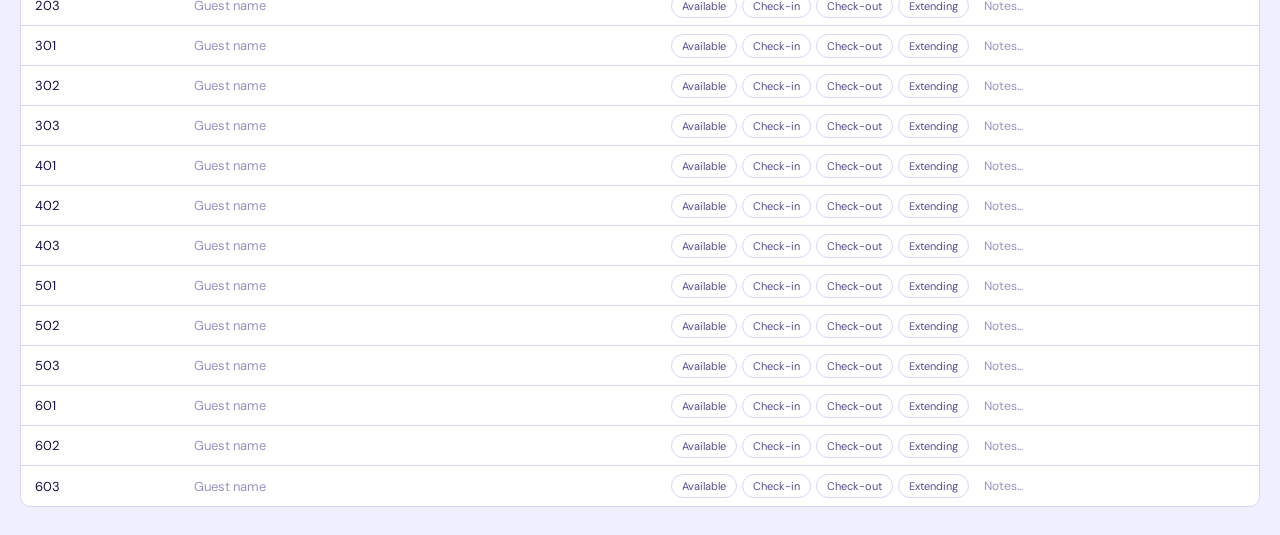
==== commit 70203f26: "Fix date refresh and status colors" ====
--- a/room_checklist..Main.html
+++ b/room_checklist..Main.html
@@ -302,7 +302,7 @@
   <div class="header-right">
     <div class="save-indicator"><div class="save-dot"></div><span id="save-label">Saved</span></div>
     <button class="btn-reset" onclick="resetAll()">&#8635; Reset ticks</button>
-    <button class="btn-copy" onclick="generatePreview()">&#128203; Copy for WhatsApp</button>
+    <button class="btn-copy" onclick="generatePreview()">Copy</button>
   </div>
 </header>
 
@@ -355,6 +355,8 @@
 const STORAGE_KEY = "room_checklist_v1";
 let state = {};
 let activeFilter = "all";
+let reportDateWasEdited = false;
+let reportDateDay = new Date().toDateString();
 
 function defaultState() {
   const s = {};
@@ -420,6 +422,8 @@
   if(!confirm("Reset everything? All ticks, guest names and notes will be cleared.")) return;
   Object.values(state).forEach(s=>{ s.avail=false; s.cin=false; s.cout=false; s.ext=false; s.guest=""; s.notes=""; });
   saveState(); renderMain(); updateStats();
+  reportDateWasEdited = false;
+  updateReportDate();
   document.getElementById("preview-panel").style.display="none";
 }
 
@@ -534,13 +538,27 @@
   });
 }
 
-document.getElementById("rep-date").addEventListener("change", saveState);
-document.getElementById("rep-date").addEventListener("input", saveState);
+const reportDateInput = document.getElementById("rep-date");
+function formatToday() {
+  return new Date().toLocaleDateString("en-GB",{day:"numeric",month:"long",year:"numeric"});
+}
+function updateReportDate() {
+  const today = new Date().toDateString();
+  if (today !== reportDateDay) {
+    reportDateDay = today;
+    reportDateWasEdited = false;
+  }
+  if (!reportDateWasEdited) reportDateInput.value = formatToday();
+}
+reportDateInput.addEventListener("change", () => { reportDateWasEdited = true; saveState(); });
+reportDateInput.addEventListener("input", () => { reportDateWasEdited = true; saveState(); });
+window.addEventListener("focus", updateReportDate);
+document.addEventListener("visibilitychange", () => { if (!document.hidden) updateReportDate(); });
+setInterval(updateReportDate, 60 * 1000);
 
 loadState();
 // Always show today's date when the app is opened
-document.getElementById("rep-date").value =
-  new Date().toLocaleDateString("en-GB",{day:"numeric",month:"long",year:"numeric"});
+updateReportDate();
 renderFilterBar();
 renderMain();
 updateStats();
